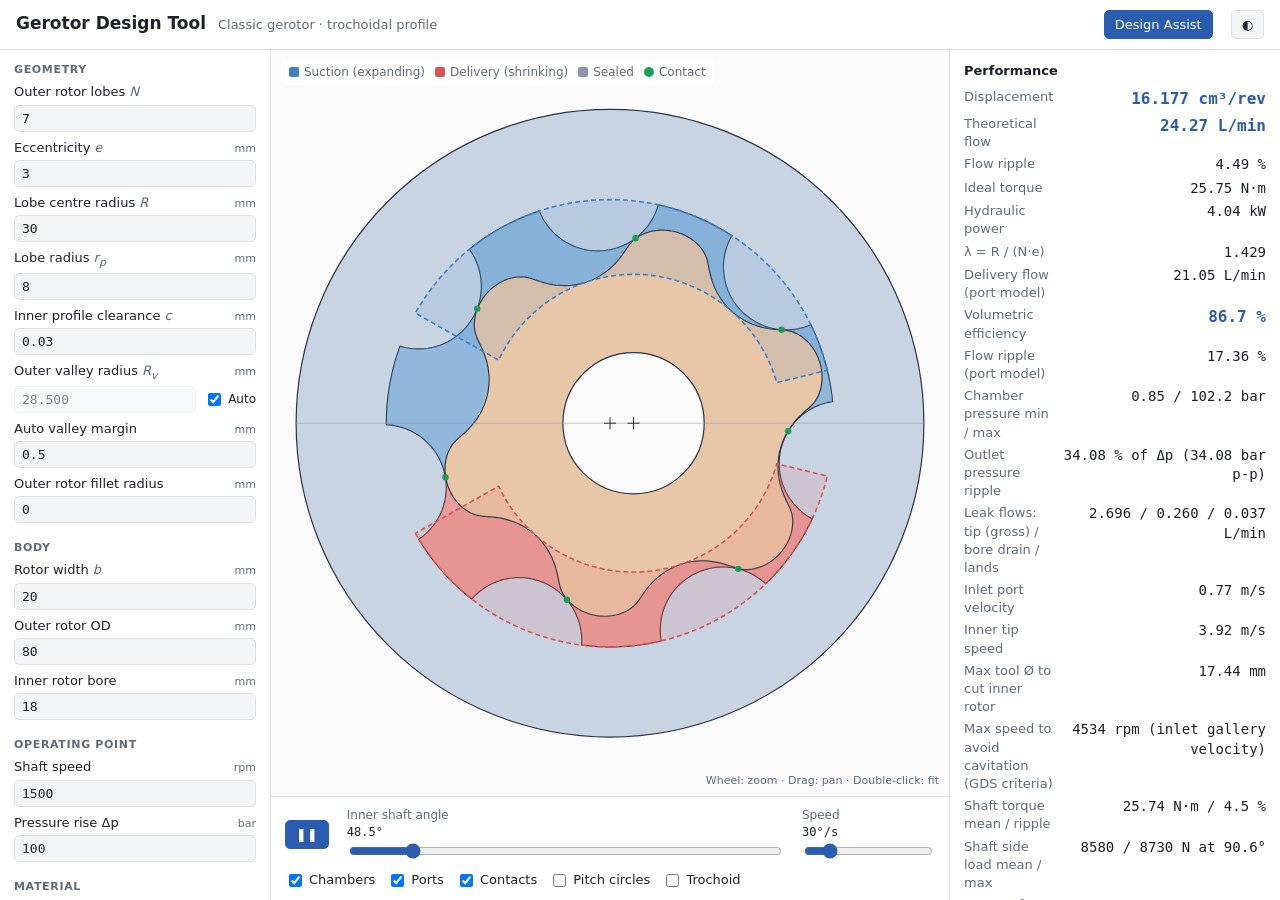
==== index.html @ e13a5b8e "OpenModelica export and one-click launch, GT-style case setup - js/modelica.js: self-contained Model" ====
<!doctype html>
<html lang="en">
<head>
  <meta charset="utf-8">
  <meta name="viewport" content="width=device-width, initial-scale=1">
  <title>Gerotor Design Tool</title>
  <link rel="stylesheet" href="css/style.css">
</head>
<body>
  <header class="topbar">
    <h1>Gerotor Design Tool</h1>
    <span class="subtitle">Classic gerotor · trochoidal profile</span>
    <button id="assistOpen" class="primary topbtn" type="button">Design Assist</button>
    <button id="themeToggle" class="ghost" type="button" title="Toggle theme">◐</button>
  </header>

  <dialog id="assistDlg">
    <div class="dlg-head">
      <h2>Design Assist</h2>
      <span class="subtitle">Find geometries that meet a flow target within packaging limits</span>
      <button type="button" class="ghost" id="assistClose" title="Close">✕</button>
    </div>
    <div class="dlg-body">
      <form id="assistForm" class="params" autocomplete="off">
        <fieldset>
          <legend>Requirement</legend>
          <div class="grid2">
            <label>Flow <span class="unit">L/min</span><input name="flow" type="number" min="0" step="0.5" value="15"></label>
            <label>at speed <span class="unit">rpm</span><input name="rpm" type="number" min="1" step="50" value="1000"></label>
            <label>Vol. efficiency <span class="unit">%</span><input name="volEff" type="number" min="10" max="100" step="1" value="100"></label>
            <label>Objective
              <select name="objective"><option value="ripple">Lowest flow ripple</option><option value="compact">Smallest outer Ø</option><option value="contact">Lowest contact stress</option></select></label>
            <label>Pressure rise <span class="unit">bar</span><input name="dp" type="number" min="0" step="5" value="50"></label>
          </div>
          <p class="note" id="assistDisp"></p>
        </fieldset>
        <fieldset>
          <legend>Packaging</legend>
          <div class="grid2">
            <label>Rotor width <span class="unit">mm</span><input name="b" type="number" min="0.1" step="1" value="10"></label>
            <label>Max outer Ø <span class="unit">mm</span><input name="ODmax" type="number" min="0" step="1" value="95"></label>
            <label>Shaft / bore Ø <span class="unit">mm</span><input name="bore" type="number" min="0" step="1" value="22"></label>
            <label>Tip clearance <span class="unit">mm</span><input name="clearance" type="number" min="0" step="0.01" value="0.02"></label>
            <label>Min wall, outer <span class="unit">mm</span><input name="wallOut" type="number" min="0" step="0.5" value="5"></label>
            <label>Min wall, inner <span class="unit">mm</span><input name="wallIn" type="number" min="0" step="0.5" value="5"></label>
          </div>
        </fieldset>
        <fieldset>
          <legend>Search range</legend>
          <div class="grid2">
            <label>Lobes from<input name="Nmin" type="number" min="3" max="20" step="1" value="5"></label>
            <label>to<input name="Nmax" type="number" min="3" max="20" step="1" value="11"></label>
            <label>Min r<sub>p</sub>/e<input name="kMin" type="number" min="1" step="0.1" value="1.5"></label>
            <label>Valley margin <span class="unit">mm</span><input name="valleyMargin" type="number" min="0" step="0.05" value="0.1"></label>
          </div>
        </fieldset>
        <button type="button" class="primary" id="assistRun">Search designs</button>
        <fieldset class="re">
          <legend>Reverse engineering (measured set)</legend>
          <div class="grid2">
            <label>Outer lobes N<input name="reN" type="number" min="3" step="1" value="9"></label>
            <label>Lobe radius r<sub>p</sub> <span class="unit">mm</span><input name="reRp" type="number" min="0.1" step="0.01" value="10"></label>
            <label>Inner tip Ø <span class="unit">mm</span><input name="reDt" type="number" step="0.01" value="73.404"></label>
            <label>Inner root Ø <span class="unit">mm</span><input name="reDr" type="number" step="0.01" value="57.96"></label>
            <label>Outer minor Ø <span class="unit">mm</span><input name="reDl" type="number" step="0.01" value="65.722"></label>
            <label>Outer major Ø <span class="unit">mm</span><input name="reDv" type="number" step="0.01" value="81.166"></label>
            <label>Width <span class="unit">mm</span><input name="reB" type="number" min="0" step="0.1" value="10"></label>
            <label>Outer rotor OD <span class="unit">mm</span><input name="reOD" type="number" min="0" step="0.1" value="95"></label>
          </div>
          <p class="note" id="reStatus">Outer minor Ø = across the lobe tips; outer major Ø = valley circle.</p>
          <button type="button" id="reApply">Derive &amp; apply</button>
        </fieldset>
      </form>
      <div class="dlg-results">
        <div id="assistStatus" class="note">Set the requirement and press “Search designs”.</div>
        <div class="tbl-wrap"><table class="rtable" id="assistTable"></table></div>
        <h3>Gamez-Montero best-practice estimate <small>(heuristic, for comparison)</small></h3>
        <div class="tbl-wrap"><table class="rtable" id="gamezTable"></table></div>
      </div>
    </div>
  </dialog>

  <main class="layout">
    <aside class="panel params">
      <form id="params" autocomplete="off">
        <fieldset>
          <legend>Geometry</legend>
          <label>Outer rotor lobes <i>N</i>
            <input name="N" type="number" min="3" max="30" step="1" value="7"></label>
          <label>Eccentricity <i>e</i> <span class="unit">mm</span>
            <input name="e" type="number" min="0.01" step="0.1" value="3"></label>
          <label>Lobe centre radius <i>R</i> <span class="unit">mm</span>
            <input name="R" type="number" min="0.1" step="0.5" value="30"></label>
          <label>Lobe radius <i>r<sub>p</sub></i> <span class="unit">mm</span>
            <input name="rp" type="number" min="0.1" step="0.1" value="8"></label>
          <label>Inner profile clearance <i>c</i> <span class="unit">mm</span>
            <input name="c" type="number" min="0" step="0.01" value="0.03"></label>
          <label class="with-check">Outer valley radius <i>R<sub>v</sub></i> <span class="unit">mm</span>
            <span class="row">
              <input name="Rv" type="number" min="0.1" step="0.1" value="28">
              <span class="check"><input name="RvAuto" type="checkbox" checked> Auto</span>
            </span></label>
          <label>Auto valley margin <span class="unit">mm</span>
            <input name="RvClear" type="number" min="0" step="0.1" value="0.5"></label>
          <label>Outer rotor fillet radius <span class="unit">mm</span>
            <input name="fillet" type="number" min="0" step="0.1" value="0"></label>
        </fieldset>
        <fieldset>
          <legend>Body</legend>
          <label>Rotor width <i>b</i> <span class="unit">mm</span>
            <input name="b" type="number" min="0.1" step="1" value="20"></label>
          <label>Outer rotor OD <span class="unit">mm</span>
            <input name="OD" type="number" min="1" step="1" value="80"></label>
          <label>Inner rotor bore <span class="unit">mm</span>
            <input name="bore" type="number" min="0" step="1" value="18"></label>
        </fieldset>
        <fieldset>
          <legend>Operating point</legend>
          <label>Shaft speed <span class="unit">rpm</span>
            <input name="rpm" type="number" min="0" step="50" value="1500"></label>
          <label>Pressure rise Δp <span class="unit">bar</span>
            <input name="dp" type="number" min="0" step="5" value="100"></label>
        </fieldset>
        <fieldset>
          <legend>Material</legend>
          <div class="grid2">
            <label>Inner E <span class="unit">GPa</span>
              <input name="Ein" type="number" min="1" step="5" value="210"></label>
            <label>Inner ν
              <input name="nuIn" type="number" min="0" max="0.5" step="0.01" value="0.3"></label>
            <label>Outer E <span class="unit">GPa</span>
              <input name="Eout" type="number" min="1" step="5" value="210"></label>
            <label>Outer ν
              <input name="nuOut" type="number" min="0" max="0.5" step="0.01" value="0.3"></label>
          </div>
        </fieldset>
        <fieldset>
          <legend>Ports</legend>
          <label class="inline"><input name="portsOn" type="checkbox" checked> Enable port model</label>
          <label class="with-check">Outer port radius <span class="unit">mm</span>
            <span class="row">
              <input name="portRo" type="number" min="0" step="0.1" value="28">
              <span class="check"><input name="portRoAuto" type="checkbox" checked> Auto</span>
            </span></label>
          <label class="with-check">Inner port radius (about O₁) <span class="unit">mm</span>
            <span class="row">
              <input name="portRi" type="number" min="0" step="0.1" value="19">
              <span class="check"><input name="portRiAuto" type="checkbox" checked> Auto</span>
            </span></label>
          <p class="note">Timing offsets from the theoretical edges, positive in the direction of rotation.</p>
          <div class="grid2">
            <label>Suction start <span class="unit">°</span>
              <input name="sucStart" type="number" step="0.5" value="0"></label>
            <label>Suction end <span class="unit">°</span>
              <input name="sucEnd" type="number" step="0.5" value="0"></label>
            <label>Delivery start <span class="unit">°</span>
              <input name="delStart" type="number" step="0.5" value="0"></label>
            <label>Delivery end <span class="unit">°</span>
              <input name="delEnd" type="number" step="0.5" value="0"></label>
          </div>
          <p class="note">Relief grooves: length into the land from each port edge (0 = none).</p>
          <div class="grid2">
            <label>Groove at suction start <span class="unit">°</span>
              <input name="gSucStart" type="number" min="0" step="0.5" value="0"></label>
            <label>Groove at suction end <span class="unit">°</span>
              <input name="gSucEnd" type="number" min="0" step="0.5" value="0"></label>
            <label>Groove at delivery start <span class="unit">°</span>
              <input name="gDelStart" type="number" min="0" step="0.5" value="0"></label>
            <label>Groove at delivery end <span class="unit">°</span>
              <input name="gDelEnd" type="number" min="0" step="0.5" value="0"></label>
          </div>
          <div class="grid2">
            <label>Groove width <span class="unit">mm</span>
              <input name="grooveW" type="number" min="0" step="0.1" value="1"></label>
            <label>Groove depth (0 = full) <span class="unit">mm</span>
              <input name="grooveD" type="number" min="0" step="0.05" value="0"></label>
          </div>
          <label>Port fillet radii (corners) <span class="unit">mm</span>
            <input name="portFillet" type="number" min="0" step="0.1" value="0"></label>
          <label>Outlet volume (pressure ripple) <span class="unit">cm³</span>
            <input name="outletVol" type="number" min="0" step="1" value="0"></label>
          <p class="note">Porting type (as GDS). Without a double-sided outlet or shadow ports the rotors are pressed to the housing floor.</p>
          <label class="inline"><input name="dblIn" type="checkbox"> Double-sided inlet port</label>
          <label class="inline"><input name="dblOut" type="checkbox"> Double-sided outlet port</label>
          <label class="inline"><input name="shadow" type="checkbox" checked> Shadow ports</label>
        </fieldset>
        <fieldset>
          <legend>Fluid</legend>
          <div class="grid2">
            <label>Oil
              <select name="oil">
                <option value="custom">Custom (ν, ρ below)</option>
                <option value="user">My oil — datasheet (ASTM D341)</option>
                <!-- library entries are added from js/fluid.js -->
              </select></label>
            <label>Oil temperature <span class="unit">°C</span>
              <input name="oilT" type="number" step="5" value="40"></label>
            <label>Inlet pressure <span class="unit">bar abs</span>
              <input name="pIn" type="number" min="0" step="0.1" value="1"></label>
            <label>Cavitation pressure <span class="unit">bar abs</span>
              <input name="pVap" type="number" min="0" step="0.05" value="0.2"></label>
            <label>Density <span class="unit">kg/m³</span>
              <input name="rho" type="number" min="1" step="10" value="860"></label>
            <label>Bulk modulus <span class="unit">MPa</span>
              <input name="bulk" type="number" min="1" step="100" value="1400"></label>
            <label>Discharge coeff. <i>C<sub>d</sub></i>
              <input name="Cd" type="number" min="0.1" max="1" step="0.05" value="0.7"></label>
            <label>Kin. viscosity <span class="unit">cSt</span>
              <input name="nu" type="number" min="0.1" step="1" value="30"></label>
          </div>
          <div id="userOil" hidden>
            <p class="note">Datasheet viscosities; ν at the oil temperature is read from the ASTM D341 (Walther) line through them. A third point (e.g. 0 °C) is optional (ν = 0: unused).</p>
            <div class="grid2">
              <label>T₁ <span class="unit">°C</span><input name="uT1" type="number" step="1" value="40"></label>
              <label>ν₁ <span class="unit">cSt</span><input name="uNu1" type="number" min="0" step="0.1" value="32"></label>
              <label>T₂ <span class="unit">°C</span><input name="uT2" type="number" step="1" value="100"></label>
              <label>ν₂ <span class="unit">cSt</span><input name="uNu2" type="number" min="0" step="0.1" value="5.4"></label>
              <label>T₃ (optional) <span class="unit">°C</span><input name="uT3" type="number" step="1" value="0"></label>
              <label>ν₃ <span class="unit">cSt</span><input name="uNu3" type="number" min="0" step="1" value="0"></label>
              <label>Density at 15 °C <span class="unit">kg/m³</span><input name="uRho15" type="number" min="1" step="1" value="870"></label>
            </div>
          </div>
          <div id="oilCurve" hidden>
            <canvas class="chart small" id="oilChart"></canvas>
            <p class="note" id="oilNote"></p>
          </div>
        </fieldset>
        <fieldset>
          <legend>Leakage</legend>
          <label class="inline"><input name="leakOn" type="checkbox" checked> Model internal leakage</label>
          <p class="note">Tip/flank gaps follow from the inner profile clearance <i>c</i>. Axial clearance is the total over both faces.</p>
          <div class="grid2">
            <label>Axial clearance <span class="unit">mm</span>
              <input name="axialClr" type="number" min="0" step="0.005" value="0.05"></label>
            <label>Tip gap model
              <select name="tipGapModel"><option value="backlash">Backlash contact</option><option value="uniform">Uniform c</option></select></label>
          </div>
          <label class="inline"><input name="shaftVent" type="checkbox" checked> Shaft bore vented to inlet</label>
        </fieldset>
        <fieldset>
          <legend>Friction</legend>
          <p class="note">Viscous losses (Totaro et al. 2025); full-film lubrication assumed.</p>
          <div class="grid2">
            <label>OD clearance (diam.) <span class="unit">mm</span>
              <input name="odClr" type="number" min="0" step="0.01" value="0.15"></label>
            <label>Shaft bearing length <span class="unit">mm</span>
              <input name="jbLen" type="number" min="0" step="1" value="0"></label>
            <label>Bearing clearance (diam.) <span class="unit">mm</span>
              <input name="jbClr" type="number" min="0" step="0.005" value="0.04"></label>
            <label>Floor friction μ (one-sided ports)
              <input name="faceMu" type="number" min="0" step="0.01" value="0.08"></label>
          </div>
        </fieldset>
        <div class="btn-row">
          <button type="button" id="resetBtn" class="ghost">Defaults</button>
          <button type="button" id="saveBtn" class="ghost">Save JSON</button>
          <label class="ghost file-btn">Load JSON<input id="loadInput" type="file" accept=".json,application/json"></label>
        </div>
      </form>
    </aside>

    <section class="stage">
      <div class="canvas-wrap">
        <canvas id="view"></canvas>
        <div class="legend">
          <span><i class="sw suction"></i>Suction (expanding)</span>
          <span><i class="sw discharge"></i>Delivery (shrinking)</span>
          <span><i class="sw trapped"></i>Sealed</span>
          <span><i class="sw contact"></i>Contact</span>
        </div>
        <div class="hint">Wheel: zoom · Drag: pan · Double-click: fit</div>
      </div>
      <div class="controls">
        <button id="playBtn" type="button" class="primary" title="Play / pause">❚❚</button>
        <label class="grow">Inner shaft angle <output id="angleOut">0°</output>
          <input id="angle" type="range" min="0" max="360" step="0.5" value="0"></label>
        <label>Speed <output id="speedOut">30°/s</output>
          <input id="speed" type="range" min="2" max="180" step="1" value="30"></label>
        <div class="toggles">
          <label><input type="checkbox" id="optChambers" checked> Chambers</label>
          <label><input type="checkbox" id="optPorts" checked> Ports</label>
          <label><input type="checkbox" id="optContacts" checked> Contacts</label>
          <label><input type="checkbox" id="optPitch"> Pitch circles</label>
          <label><input type="checkbox" id="optTrochoid"> Trochoid</label>
        </div>
      </div>
    </section>

    <aside class="panel results">
      <section>
        <h2>Performance</h2>
        <dl class="metrics" id="metrics"></dl>
      </section>
      <section>
        <h2>Checks</h2>
        <ul class="checks" id="checks"></ul>
      </section>
      <section>
        <h2>Chamber area <small>mm² · housing angle</small></h2>
        <canvas class="chart" id="areaChart"></canvas>
        <div class="chart-legend" id="areaLegend"></div>
      </section>
      <section>
        <h2>Chamber pressure <small>bar abs · housing angle</small></h2>
        <canvas class="chart" id="pressureChart"></canvas>
      </section>
      <section>
        <h2>Delivery flow <small>/ theoretical mean · inner shaft angle</small></h2>
        <canvas class="chart" id="flowChart"></canvas>
        <div class="chart-legend" id="flowLegend"></div>
      </section>
      <section>
        <h2>Charts <small>pump performance range</small></h2>
        <form id="mapForm" class="params" autocomplete="off">
          <div class="grid2">
            <label>Speed from <span class="unit">rpm</span><input name="rpmMin" type="number" min="1" step="100" value="1000"></label>
            <label>to<input name="rpmMax" type="number" min="1" step="100" value="4000"></label>
            <label>Δp from <span class="unit">bar</span><input name="dpMin" type="number" min="0" step="5" value="10"></label>
            <label>to<input name="dpMax" type="number" min="0" step="5" value="100"></label>
            <label>Speed points<input name="nRpm" type="number" min="1" max="8" step="1" value="6"></label>
            <label>Pressure points<input name="nDp" type="number" min="1" max="8" step="1" value="6"></label>
          </div>
          <div class="checks" id="chartPick">
            <label><input type="checkbox" value="flow" checked> Flow</label>
            <label><input type="checkbox" value="etaV" checked> Volumetric efficiency</label>
            <label><input type="checkbox" value="power" checked> Drive power</label>
            <label><input type="checkbox" value="etaM"> Mechanical efficiency</label>
            <label><input type="checkbox" value="stress" checked> Contact stress</label>
            <label><input type="checkbox" value="etaT"> Overall efficiency</label>
            <label><input type="checkbox" value="ripple"> Pressure ripple</label>
            <label><input type="checkbox" value="torque"> Drive torque</label>
          </div>
          <div class="btn-row">
            <button type="button" class="primary" id="mapRun">Create charts</button>
            <button type="button" id="mapXlsx" disabled>Export to Excel</button>
            <button type="button" id="mapCsv" disabled>CSV</button>
            <button type="button" id="maxRun" title="Highest speed with peak chamber void ≤ 0.5 % at the current Δp and inlet pressure">Max speed</button>
          </div>
        </form>
        <div class="note" id="mapStatus"></div>
        <div class="note" id="maxStatus"></div>
      </section>
      <section>
        <h2>Dimensions</h2>
        <dl class="metrics small" id="dims"></dl>
      </section>
      <section>
        <h2>Export</h2>
        <div class="export">
          <select id="exportScope">
            <option value="assembly">Assembly</option>
            <option value="inner">Inner rotor</option>
            <option value="outer">Outer rotor</option>
            <option value="ports">Port plate</option>
          </select>
          <button type="button" data-export="dxf">DXF</button>
          <button type="button" data-export="svg">SVG</button>
          <button type="button" data-export="csv">CSV</button>
        </div>
      </section>
      <section>
        <h2>OpenModelica <small>system model</small></h2>
        <p class="note">Builds a Modelica package (gerotor, outlet volume, load restriction, tanks, speed source) from the
          current design and the case table of the Charts range, then opens it in OMEdit (local server needed).</p>
        <div class="btn-row">
          <button type="button" class="primary" id="omOpen">Open in OpenModelica</button>
          <button type="button" id="omDownload">Download .mo</button>
          <button type="button" id="omCases">Case table</button>
        </div>
        <div class="note" id="omStatus"></div>
      </section>
    </aside>
  </main>

  <dialog id="chartsDlg" class="charts-dlg">
    <div class="dlg-head">
      <h2>Charts <small id="chartsInfo"></small></h2>
      <button type="button" id="chartsClose" aria-label="Close">✕</button>
    </div>
    <div class="chart-grid" id="chartGrid"></div>
  </dialog>

  <dialog id="casesDlg" class="charts-dlg">
    <div class="dlg-head">
      <h2>Case setup <small>parameters × cases (exported to OpenModelica)</small></h2>
      <button type="button" id="casesClose" aria-label="Close">✕</button>
    </div>
    <div class="case-wrap"><table class="case-table" id="caseTable"></table></div>
  </dialog>

  <script src="js/geometry.js"></script>
  <script src="js/ports.js"></script>
  <script src="js/backlash.js"></script>
  <script src="js/leakage.js"></script>
  <script src="js/contact.js"></script>
  <script src="js/friction.js"></script>
  <script src="js/perfmap.js"></script>
  <script src="js/reverse.js"></script>
  <script src="js/fluid.js"></script>
  <script src="js/spectrum.js"></script>
  <script src="js/assist.js"></script>
  <script src="js/render.js"></script>
  <script src="js/charts.js"></script>
  <script src="js/xlsx.js"></script>
  <script src="js/modelica.js"></script>
  <script src="js/export.js"></script>
  <script src="js/app.js"></script>
  <script src="js/assist-ui.js"></script>
  <script src="js/perfmap-ui.js"></script>
  <script src="js/modelica-ui.js"></script>
</body>
</html>
---- css/style.css ----
:root {
  --font: "Segoe UI", system-ui, -apple-system, sans-serif;
  --font-mono: "Cascadia Mono", Consolas, "SF Mono", monospace;
  --bg: #f4f5f7;
  --panel: #ffffff;
  --border: #dde1e6;
  --text: #1c2129;
  --text-muted: #5f6b7a;
  --accent: #2a5db0;
  --accent-text: #ffffff;
  --grid: #e6e9ee;
  --canvas-bg: #fbfbfc;
  --outer-fill: #c9d4e3;
  --inner-fill: #e8c6a8;
  --rotor-stroke: #2b3440;
  --suction: #3b82c4;
  --discharge: #d9534f;
  --guide: #8a96a6;
  --contact: #1b9e5a;
  --ok: #1b9e5a;
  --warn: #c98a00;
  --err: #d23b3b;
  --info: #2a5db0;
  --series2: #d9534f;
  --series3: #1b9e5a;
  --series4: #c98a00;
  --series5: #7b4fc4;
  --series6: #2a9db0;
  color-scheme: light;
}

@media (prefers-color-scheme: dark) {
  :root:not([data-theme="light"]) {
    --bg: #121519;
    --panel: #1a1e24;
    --border: #2c323b;
    --text: #e3e7ec;
    --text-muted: #96a1ae;
    --accent: #6b9cf0;
    --accent-text: #0d1117;
    --grid: #262b33;
    --canvas-bg: #15181d;
    --outer-fill: #3a4a60;
    --inner-fill: #7a5a40;
    --rotor-stroke: #c8d0da;
    --suction: #4f9be0;
    --discharge: #e8615c;
    --guide: #6d7887;
    --contact: #37c77c;
    --series2: #e8615c;
    --series3: #37c77c;
    --series4: #e0a52a;
    --series5: #a07de8;
    --series6: #4fc3d6;
    color-scheme: dark;
  }
}
:root[data-theme="dark"] {
  --bg: #121519;
  --panel: #1a1e24;
  --border: #2c323b;
  --text: #e3e7ec;
  --text-muted: #96a1ae;
  --accent: #6b9cf0;
  --accent-text: #0d1117;
  --grid: #262b33;
  --canvas-bg: #15181d;
  --outer-fill: #3a4a60;
  --inner-fill: #7a5a40;
  --rotor-stroke: #c8d0da;
  --suction: #4f9be0;
  --discharge: #e8615c;
  --guide: #6d7887;
  --contact: #37c77c;
  --series2: #e8615c;
  --series3: #37c77c;
  --series4: #e0a52a;
  --series5: #a07de8;
  --series6: #4fc3d6;
  color-scheme: dark;
}

* { box-sizing: border-box; }
html, body { margin: 0; height: 100%; }
body {
  background: var(--bg);
  color: var(--text);
  font: 14px/1.4 var(--font);
  display: flex;
  flex-direction: column;
}

.topbar {
  display: flex; align-items: baseline; gap: 12px;
  padding: 10px 16px;
  border-bottom: 1px solid var(--border);
  background: var(--panel);
}
.topbar h1 { font-size: 17px; margin: 0; }
.subtitle { color: var(--text-muted); font-size: 13px; }

.layout {
  flex: 1; min-height: 0;
  display: grid;
  grid-template-columns: 270px minmax(0, 1fr) 330px;
  gap: 1px;
  background: var(--border);
}
.panel { background: var(--panel); overflow-y: auto; padding: 12px 14px; }

fieldset { border: none; margin: 0 0 10px; padding: 0; min-width: 0; }
legend {
  font-size: 11px; font-weight: 600; text-transform: uppercase; letter-spacing: .06em;
  color: var(--text-muted); margin-bottom: 6px; padding: 0;
}
.params label {
  display: flex; flex-wrap: wrap; align-items: baseline;
  gap: 0 4px; font-size: 13px; margin-bottom: 7px;
}
.params label i { color: var(--text-muted); }
.params label input[type=number], .params label .row { flex: 1 0 100%; margin-top: 3px; }
.unit { color: var(--text-muted); font-size: 11px; margin-left: auto; }
.params label.inline { flex-wrap: nowrap; align-items: center; gap: 6px; }
.params .note { font-size: 11.5px; color: var(--text-muted); margin: 2px 0 6px; }
.grid2 { display: grid; grid-template-columns: 1fr 1fr; column-gap: 8px; }
.grid2 label { min-width: 0; }
.row { display: flex; gap: 8px; align-items: center; }
.params label .row { min-width: 0; }
.params .row input[type=number] { flex: 1 1 0; width: 0; min-width: 0; margin-top: 0; }
.check { display: flex; align-items: center; gap: 4px; font-size: 12px; white-space: nowrap; }

input[type=number], select {
  width: 100%;
  font: 13px var(--font-mono);
  padding: 5px 7px;
  border: 1px solid var(--border);
  border-radius: 5px;
  background: var(--bg);
  color: var(--text);
}
input[type=number]:focus, select:focus { outline: 2px solid var(--accent); outline-offset: -1px; }
input:disabled { opacity: .55; }

button, .file-btn {
  font: 13px var(--font);
  padding: 6px 10px;
  border-radius: 5px;
  border: 1px solid var(--border);
  background: var(--bg);
  color: var(--text);
  cursor: pointer;
}
button:hover, .file-btn:hover { border-color: var(--accent); }
button.primary { background: var(--accent); color: var(--accent-text); border-color: var(--accent); min-width: 40px; }
.file-btn input { display: none; }
.btn-row { display: flex; flex-wrap: wrap; gap: 6px; }
.params .btn-row .file-btn { display: inline-block; margin: 0; font-size: 13px; }

.stage { background: var(--panel); display: flex; flex-direction: column; min-width: 0; min-height: 0; }
.canvas-wrap { position: relative; flex: 1; min-height: 300px; }
#view { position: absolute; inset: 0; width: 100%; height: 100%; touch-action: none; cursor: grab; }
#view:active { cursor: grabbing; }
.legend {
  position: absolute; left: 10px; top: 10px;
  display: flex; flex-wrap: wrap; gap: 10px;
  font-size: 12px; color: var(--text-muted);
  background: color-mix(in srgb, var(--panel) 85%, transparent);
  padding: 4px 8px; border-radius: 5px;
}
.legend span { display: flex; align-items: center; gap: 5px; }
.sw { width: 10px; height: 10px; border-radius: 2px; display: inline-block; }
.sw.suction { background: var(--suction); }
.sw.discharge { background: var(--discharge); }
.sw.contact { background: var(--contact); border-radius: 50%; }
.sw.trapped { background: var(--guide); }
.chart-legend { display: flex; flex-wrap: wrap; gap: 4px 12px; font-size: 11.5px; color: var(--text-muted); margin-top: 2px; }
.chart-legend span { display: flex; align-items: center; gap: 5px; }
.chart-legend i { width: 14px; height: 0; border-top: 2px solid; display: inline-block; }
.chart-legend i.dash { border-top-style: dashed; }
.hint { position: absolute; right: 10px; bottom: 8px; font-size: 11px; color: var(--text-muted); }

.controls {
  display: flex; flex-wrap: wrap; align-items: center; gap: 10px 18px;
  padding: 10px 14px; border-top: 1px solid var(--border);
}
.controls label { display: flex; flex-direction: column; font-size: 12px; color: var(--text-muted); }
.controls label.grow { flex: 1; min-width: 180px; }
.controls output { color: var(--text); font-family: var(--font-mono); }
.toggles { display: flex; flex-wrap: wrap; gap: 4px 12px; }
.toggles label { flex-direction: row; align-items: center; gap: 4px; color: var(--text); font-size: 13px; }
input[type=range] { accent-color: var(--accent); }

.results section { margin-bottom: 16px; }
.results h2 { font-size: 13px; margin: 0 0 8px; }
.results h2 small { color: var(--text-muted); font-weight: 400; }
.metrics {
  display: grid; grid-template-columns: 1fr auto; gap: 4px 10px; margin: 0;
}
.metrics dt { color: var(--text-muted); font-size: 13px; }
.metrics dd { margin: 0; font-family: var(--font-mono); text-align: right; font-variant-numeric: tabular-nums; }
.metrics dd.big { font-size: 16px; font-weight: 600; color: var(--accent); }
.metrics.small dt, .metrics.small dd { font-size: 12px; }

.checks { list-style: none; margin: 0; padding: 0; display: flex; flex-direction: column; gap: 6px; }
.checks li { border-left: 3px solid var(--guide); padding: 2px 0 2px 8px; font-size: 12.5px; }
.checks li b { display: block; font-size: 13px; }
.checks li span { color: var(--text-muted); }
.checks li.ok { border-color: var(--ok); }
.checks li.warn { border-color: var(--warn); }
.checks li.err { border-color: var(--err); }
.checks li.info { border-color: var(--info); }
.checks li.err b { color: var(--err); }
.checks li.warn b { color: var(--warn); }

.chart { width: 100%; height: 150px; display: block; }
.chart.small { height: 120px; margin-top: 6px; }

.export { display: flex; gap: 6px; flex-wrap: wrap; }
.export select { width: auto; flex: 1; }

.topbtn { margin-left: auto; }
.topbar .topbtn + button { margin-left: 6px; }
dialog#assistDlg {
  width: min(1200px, 96vw); max-height: 92vh; padding: 0; border: 1px solid var(--border);
  border-radius: 8px; background: var(--panel); color: var(--text);
}
dialog#assistDlg::backdrop { background: rgba(0, 0, 0, .45); }
dialog.charts-dlg {
  width: min(1400px, 96vw); max-height: 94vh; padding: 0; border: 1px solid var(--border);
  border-radius: 8px; background: var(--panel); color: var(--text);
}
dialog.charts-dlg::backdrop { background: rgba(0, 0, 0, .45); }
.charts-dlg .dlg-head button { margin-left: auto; }
.chart-grid { display: grid; grid-template-columns: repeat(auto-fill, minmax(420px, 1fr)); gap: 12px; padding: 12px 16px 16px; overflow: auto; max-height: calc(94vh - 56px); }
.chart-card { border: 1px solid var(--border); border-radius: 6px; padding: 8px 10px; background: var(--bg, var(--panel)); }
.chart-card h3 { margin: 0 0 4px; font-size: 13px; font-weight: 600; }
.chart-card h3 small { font-weight: 400; color: var(--text-muted); }
.chart-card .chart { height: 220px; }
.case-wrap { overflow: auto; max-height: calc(94vh - 56px); padding: 8px 16px 16px; }
.case-table { border-collapse: collapse; font-size: 12px; font-family: var(--font-mono); white-space: nowrap; }
.case-table th, .case-table td { border: 1px solid var(--border); padding: 3px 8px; text-align: right; }
.case-table th { background: var(--panel); position: sticky; top: 0; }
.case-table td:first-child, .case-table td:nth-child(2), .case-table th:first-child, .case-table th:nth-child(2) { text-align: left; }
.case-table tr.hl td { background: color-mix(in srgb, var(--accent) 14%, transparent); }
.checks { display: grid; grid-template-columns: 1fr 1fr; gap: 2px 8px; margin: 6px 0; font-size: 12.5px; }
.checks label { display: flex; align-items: center; gap: 5px; margin: 0; }
.dlg-head { display: flex; align-items: baseline; gap: 12px; padding: 12px 16px; border-bottom: 1px solid var(--border); }
.dlg-head h2 { margin: 0; font-size: 16px; }
.dlg-head button { margin-left: auto; }
.dlg-body { display: grid; grid-template-columns: 300px minmax(0, 1fr); gap: 16px; padding: 14px 16px; max-height: calc(92vh - 60px); overflow: auto; }
.dlg-body select { width: 100%; margin-top: 3px; }
.dlg-body fieldset.re { margin-top: 18px; padding-top: 10px; border-top: 1px solid var(--border); }
.dlg-results h3 { font-size: 13px; margin: 16px 0 6px; }
.dlg-results h3 small { color: var(--text-muted); font-weight: 400; }
.tbl-wrap { overflow-x: auto; }
.rtable { border-collapse: collapse; width: 100%; font-size: 12.5px; }
.rtable th, .rtable td { border-bottom: 1px solid var(--border); padding: 4px 6px; text-align: right; white-space: nowrap; }
.rtable th { color: var(--text-muted); font-weight: 600; }
.rtable td:first-child, .rtable th:first-child { text-align: left; }
.rtable tr.best td { font-weight: 600; }
.rtable button { padding: 2px 8px; font-size: 12px; }
@media (max-width: 800px) { .dlg-body { grid-template-columns: 1fr; } }

@media (max-width: 1100px) {
  .layout { grid-template-columns: 250px minmax(0, 1fr); }
  .results { grid-column: 1 / -1; }
}
@media (max-width: 720px) {
  body { height: auto; }
  .layout { display: flex; flex-direction: column; }
  .panel { padding: 12px 16px; }
  .canvas-wrap { min-height: 360px; height: 70vw; }
  .subtitle { display: none; }
}
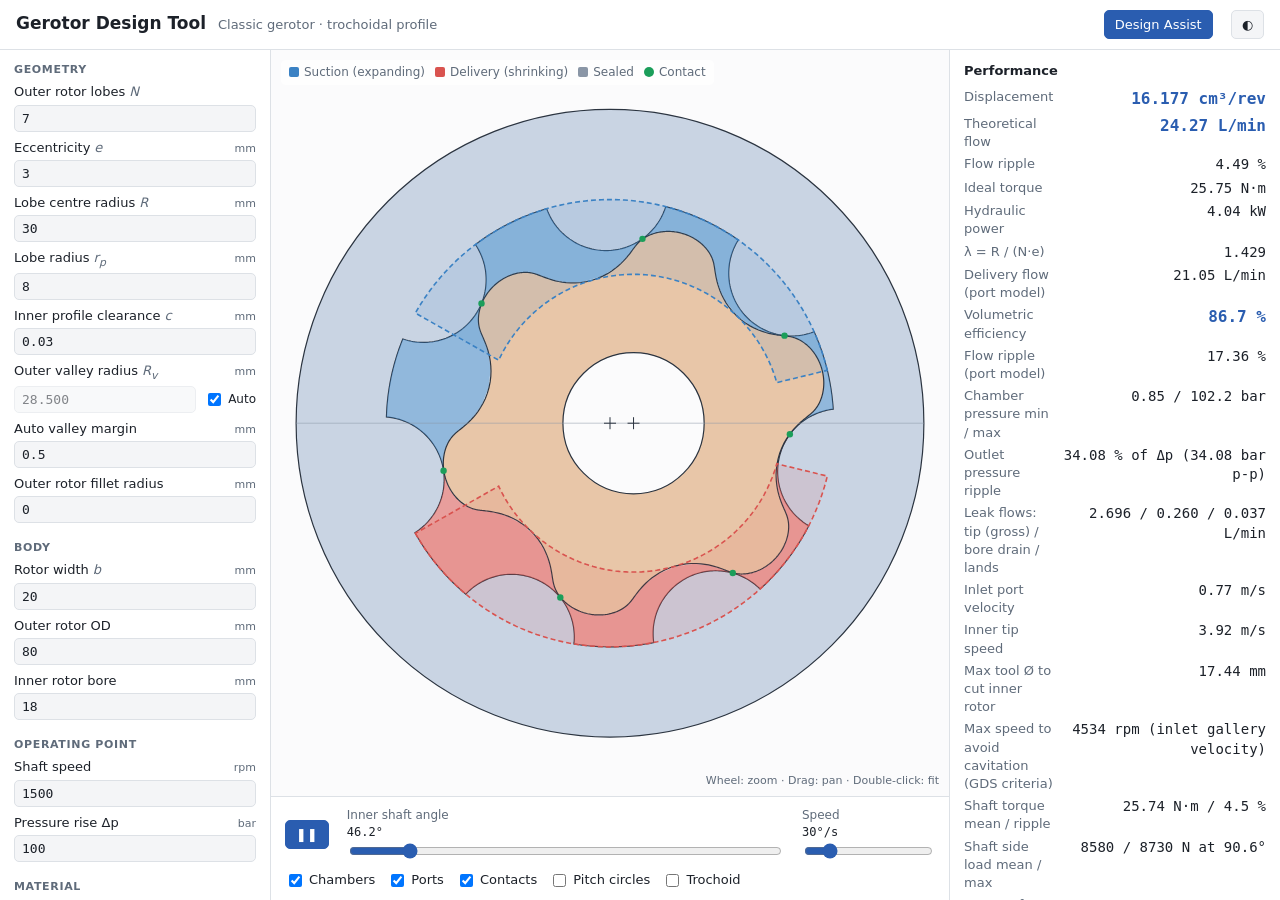
==== commit d5af716f: "PDF technical drawing and STEP AP242 export - js/drawing.js: A3 vector PDF (no dependencies): outer/" ====
--- a/index.html
+++ b/index.html
@@ -357,6 +357,10 @@
           <button type="button" data-export="svg">SVG</button>
           <button type="button" data-export="csv">CSV</button>
         </div>
+        <div class="btn-row" style="margin-top:6px">
+          <button type="button" id="pdfBtn">PDF drawing</button>
+          <button type="button" id="stepBtn">STEP AP242</button>
+        </div>
       </section>
       <section>
         <h2>OpenModelica <small>system model</small></h2>
@@ -403,6 +407,8 @@
   <script src="js/charts.js"></script>
   <script src="js/xlsx.js"></script>
   <script src="js/modelica.js"></script>
+  <script src="js/drawing.js"></script>
+  <script src="js/step.js"></script>
   <script src="js/export.js"></script>
   <script src="js/app.js"></script>
   <script src="js/assist-ui.js"></script>
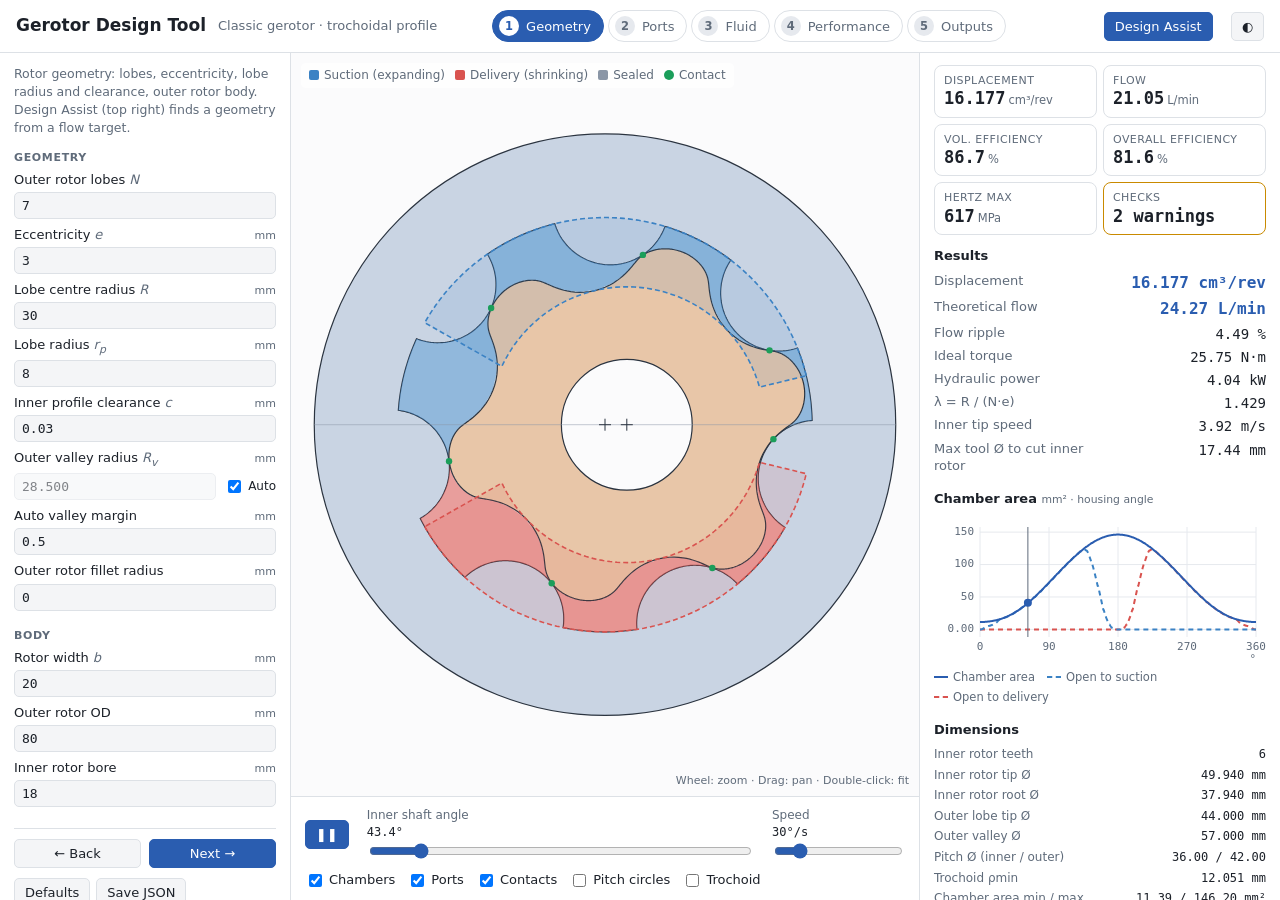
==== commit 171204e9: "UI: step-by-step wizard (Geometry, Ports, Fluid, Performance, Outputs) - Step bar in the header, Bac" ====
--- a/index.html
+++ b/index.html
@@ -10,6 +10,13 @@
   <header class="topbar">
     <h1>Gerotor Design Tool</h1>
     <span class="subtitle">Classic gerotor · trochoidal profile</span>
+    <nav class="steps" id="steps" aria-label="Design steps">
+      <button type="button" data-go="1"><b>1</b>Geometry</button>
+      <button type="button" data-go="2"><b>2</b>Ports</button>
+      <button type="button" data-go="3"><b>3</b>Fluid</button>
+      <button type="button" data-go="4"><b>4</b>Performance</button>
+      <button type="button" data-go="5"><b>5</b>Outputs</button>
+    </nav>
     <button id="assistOpen" class="primary topbtn" type="button">Design Assist</button>
     <button id="themeToggle" class="ghost" type="button" title="Toggle theme">◐</button>
   </header>
@@ -83,7 +90,8 @@
   <main class="layout">
     <aside class="panel params">
       <form id="params" autocomplete="off">
-        <fieldset>
+        <p class="step-intro" id="stepIntro"></p>
+        <fieldset data-steps="1">
           <legend>Geometry</legend>
           <label>Outer rotor lobes <i>N</i>
             <input name="N" type="number" min="3" max="30" step="1" value="7"></label>
@@ -105,7 +113,7 @@
           <label>Outer rotor fillet radius <span class="unit">mm</span>
             <input name="fillet" type="number" min="0" step="0.1" value="0"></label>
         </fieldset>
-        <fieldset>
+        <fieldset data-steps="1">
           <legend>Body</legend>
           <label>Rotor width <i>b</i> <span class="unit">mm</span>
             <input name="b" type="number" min="0.1" step="1" value="20"></label>
@@ -114,14 +122,14 @@
           <label>Inner rotor bore <span class="unit">mm</span>
             <input name="bore" type="number" min="0" step="1" value="18"></label>
         </fieldset>
-        <fieldset>
+        <fieldset data-steps="2 4">
           <legend>Operating point</legend>
           <label>Shaft speed <span class="unit">rpm</span>
             <input name="rpm" type="number" min="0" step="50" value="1500"></label>
           <label>Pressure rise Δp <span class="unit">bar</span>
             <input name="dp" type="number" min="0" step="5" value="100"></label>
         </fieldset>
-        <fieldset>
+        <fieldset data-steps="4">
           <legend>Material</legend>
           <div class="grid2">
             <label>Inner E <span class="unit">GPa</span>
@@ -134,7 +142,7 @@
               <input name="nuOut" type="number" min="0" max="0.5" step="0.01" value="0.3"></label>
           </div>
         </fieldset>
-        <fieldset>
+        <fieldset data-steps="2">
           <legend>Ports</legend>
           <label class="inline"><input name="portsOn" type="checkbox" checked> Enable port model</label>
           <label class="with-check">Outer port radius <span class="unit">mm</span>
@@ -184,7 +192,7 @@
           <label class="inline"><input name="dblOut" type="checkbox"> Double-sided outlet port</label>
           <label class="inline"><input name="shadow" type="checkbox" checked> Shadow ports</label>
         </fieldset>
-        <fieldset>
+        <fieldset data-steps="3">
           <legend>Fluid</legend>
           <div class="grid2">
             <label>Oil
@@ -225,7 +233,7 @@
             <p class="note" id="oilNote"></p>
           </div>
         </fieldset>
-        <fieldset>
+        <fieldset data-steps="3">
           <legend>Leakage</legend>
           <label class="inline"><input name="leakOn" type="checkbox" checked> Model internal leakage</label>
           <p class="note">Tip/flank gaps follow from the inner profile clearance <i>c</i>. Axial clearance is the total over both faces.</p>
@@ -237,7 +245,7 @@
           </div>
           <label class="inline"><input name="shaftVent" type="checkbox" checked> Shaft bore vented to inlet</label>
         </fieldset>
-        <fieldset>
+        <fieldset data-steps="4">
           <legend>Friction</legend>
           <p class="note">Viscous losses (Totaro et al. 2025); full-film lubrication assumed.</p>
           <div class="grid2">
@@ -251,6 +259,14 @@
               <input name="faceMu" type="number" min="0" step="0.01" value="0.08"></label>
           </div>
         </fieldset>
+        <fieldset data-steps="5">
+          <legend>Design summary</legend>
+          <dl class="metrics small" id="summary"></dl>
+        </fieldset>
+        <div class="step-nav">
+          <button type="button" id="stepBack" class="ghost">← Back</button>
+          <button type="button" id="stepNext" class="primary">Next →</button>
+        </div>
         <div class="btn-row">
           <button type="button" id="resetBtn" class="ghost">Defaults</button>
           <button type="button" id="saveBtn" class="ghost">Save JSON</button>
@@ -287,29 +303,26 @@
     </section>
 
     <aside class="panel results">
-      <section>
-        <h2>Performance</h2>
+      <div class="kpis" id="kpis"></div>
+      <section data-steps="1 2 3 4">
+        <h2 id="metricsTitle">Results</h2>
         <dl class="metrics" id="metrics"></dl>
       </section>
-      <section>
-        <h2>Checks</h2>
-        <ul class="checks" id="checks"></ul>
-      </section>
-      <section>
+      <section data-steps="1">
         <h2>Chamber area <small>mm² · housing angle</small></h2>
         <canvas class="chart" id="areaChart"></canvas>
         <div class="chart-legend" id="areaLegend"></div>
       </section>
-      <section>
+      <section data-steps="2 3">
         <h2>Chamber pressure <small>bar abs · housing angle</small></h2>
         <canvas class="chart" id="pressureChart"></canvas>
       </section>
-      <section>
+      <section data-steps="2 3 4">
         <h2>Delivery flow <small>/ theoretical mean · inner shaft angle</small></h2>
         <canvas class="chart" id="flowChart"></canvas>
         <div class="chart-legend" id="flowLegend"></div>
       </section>
-      <section>
+      <section data-steps="4">
         <h2>Charts <small>pump performance range</small></h2>
         <form id="mapForm" class="params" autocomplete="off">
           <div class="grid2">
@@ -320,7 +333,7 @@
             <label>Speed points<input name="nRpm" type="number" min="1" max="8" step="1" value="6"></label>
             <label>Pressure points<input name="nDp" type="number" min="1" max="8" step="1" value="6"></label>
           </div>
-          <div class="checks" id="chartPick">
+          <div class="chart-pick" id="chartPick">
             <label><input type="checkbox" value="flow" checked> Flow</label>
             <label><input type="checkbox" value="etaV" checked> Volumetric efficiency</label>
             <label><input type="checkbox" value="power" checked> Drive power</label>
@@ -340,11 +353,15 @@
         <div class="note" id="mapStatus"></div>
         <div class="note" id="maxStatus"></div>
       </section>
-      <section>
+      <section data-steps="1 2">
         <h2>Dimensions</h2>
         <dl class="metrics small" id="dims"></dl>
       </section>
-      <section>
+      <section data-steps="1 2 3 4">
+        <h2>Checks <small id="checksCount"></small> <button type="button" class="linkbtn" id="checksAll">Show passed</button></h2>
+        <ul class="checks" id="checks"></ul>
+      </section>
+      <section data-steps="5">
         <h2>Export</h2>
         <div class="export">
           <select id="exportScope">
@@ -362,7 +379,7 @@
           <button type="button" id="stepBtn">STEP AP242</button>
         </div>
       </section>
-      <section>
+      <section data-steps="5">
         <h2>OpenModelica <small>system model</small></h2>
         <p class="note">Builds a Modelica package (gerotor, outlet volume, load restriction, tanks, speed source) from the
           current design and the case table of the Charts range, then opens it in OMEdit (local server needed).</p>
--- a/css/style.css
+++ b/css/style.css
@@ -99,10 +99,43 @@
 .topbar h1 { font-size: 17px; margin: 0; }
 .subtitle { color: var(--text-muted); font-size: 13px; }
 
+/* ---- Wizard steps */
+.topbar { align-items: center; }
+.steps { display: flex; gap: 4px; margin: 0 auto; }
+.steps button {
+  display: flex; align-items: center; gap: 7px; padding: 5px 12px 5px 6px; border-radius: 999px;
+  border: 1px solid var(--border); background: transparent; color: var(--text-muted); font-size: 13px; cursor: pointer;
+}
+.steps button b {
+  display: inline-grid; place-items: center; width: 20px; height: 20px; border-radius: 50%;
+  background: var(--grid); color: var(--text-muted); font-size: 11.5px;
+}
+.steps button:hover { color: var(--text); border-color: var(--text-muted); }
+.steps button.done b { background: color-mix(in srgb, var(--accent) 25%, transparent); color: var(--text); }
+.steps button.active { color: var(--accent-text); background: var(--accent); border-color: var(--accent); }
+.steps button.active b { background: var(--accent-text); color: var(--accent); }
+body[data-step="1"] [data-steps]:not([data-steps~="1"]),
+body[data-step="2"] [data-steps]:not([data-steps~="2"]),
+body[data-step="3"] [data-steps]:not([data-steps~="3"]),
+body[data-step="4"] [data-steps]:not([data-steps~="4"]),
+body[data-step="5"] [data-steps]:not([data-steps~="5"]) { display: none !important; }
+.step-intro { margin: 0 0 12px; color: var(--text-muted); font-size: 12.5px; line-height: 1.45; }
+.step-nav { display: flex; justify-content: space-between; gap: 8px; margin: 14px 0 10px; padding-top: 10px; border-top: 1px solid var(--border); }
+.step-nav button { flex: 1; }
+
+/* ---- KPI cards (results panel, all steps) */
+.kpis { display: grid; grid-template-columns: 1fr 1fr; gap: 6px; margin-bottom: 12px; }
+.kpi { border: 1px solid var(--border); border-radius: 8px; padding: 7px 9px; min-width: 0; }
+.kpi .k { font-size: 11px; color: var(--text-muted); text-transform: uppercase; letter-spacing: .04em; }
+.kpi .v { font: 600 17px/1.25 var(--font-mono); color: var(--text); white-space: nowrap; overflow: hidden; text-overflow: ellipsis; }
+.kpi .v small { font: 400 11.5px var(--font); color: var(--text-muted); margin-left: 3px; }
+.kpi.warn { border-color: var(--warn); }
+.kpi.err { border-color: #d64545; }
+
 .layout {
   flex: 1; min-height: 0;
   display: grid;
-  grid-template-columns: 270px minmax(0, 1fr) 330px;
+  grid-template-columns: 290px minmax(0, 1fr) 360px;
   gap: 1px;
   background: var(--border);
 }
@@ -194,14 +227,17 @@
 .results h2 { font-size: 13px; margin: 0 0 8px; }
 .results h2 small { color: var(--text-muted); font-weight: 400; }
 .metrics {
-  display: grid; grid-template-columns: 1fr auto; gap: 4px 10px; margin: 0;
-}
-.metrics dt { color: var(--text-muted); font-size: 13px; }
-.metrics dd { margin: 0; font-family: var(--font-mono); text-align: right; font-variant-numeric: tabular-nums; }
+  display: grid; grid-template-columns: minmax(0, 1fr) minmax(0, 1fr); gap: 5px 10px; margin: 0;
+}
+.metrics dt { color: var(--text-muted); font-size: 13px; line-height: 1.3; }
+.metrics dd { margin: 0; font-family: var(--font-mono); text-align: right; font-variant-numeric: tabular-nums; line-height: 1.3; overflow-wrap: anywhere; }
 .metrics dd.big { font-size: 16px; font-weight: 600; color: var(--accent); }
 .metrics.small dt, .metrics.small dd { font-size: 12px; }
 
 .checks { list-style: none; margin: 0; padding: 0; display: flex; flex-direction: column; gap: 6px; }
+.checks:not(.showall) li.ok { display: none; }
+.linkbtn { border: none; background: none; color: var(--accent); font-size: 12px; cursor: pointer; padding: 0 0 0 6px; }
+.linkbtn:hover { text-decoration: underline; }
 .checks li { border-left: 3px solid var(--guide); padding: 2px 0 2px 8px; font-size: 12.5px; }
 .checks li b { display: block; font-size: 13px; }
 .checks li span { color: var(--text-muted); }
@@ -242,8 +278,8 @@
 .case-table th { background: var(--panel); position: sticky; top: 0; }
 .case-table td:first-child, .case-table td:nth-child(2), .case-table th:first-child, .case-table th:nth-child(2) { text-align: left; }
 .case-table tr.hl td { background: color-mix(in srgb, var(--accent) 14%, transparent); }
-.checks { display: grid; grid-template-columns: 1fr 1fr; gap: 2px 8px; margin: 6px 0; font-size: 12.5px; }
-.checks label { display: flex; align-items: center; gap: 5px; margin: 0; }
+.chart-pick { display: grid; grid-template-columns: 1fr 1fr; gap: 2px 8px; margin: 6px 0; font-size: 12.5px; }
+.chart-pick label { display: flex; align-items: center; gap: 5px; margin: 0; }
 .dlg-head { display: flex; align-items: baseline; gap: 12px; padding: 12px 16px; border-bottom: 1px solid var(--border); }
 .dlg-head h2 { margin: 0; font-size: 16px; }
 .dlg-head button { margin-left: auto; }
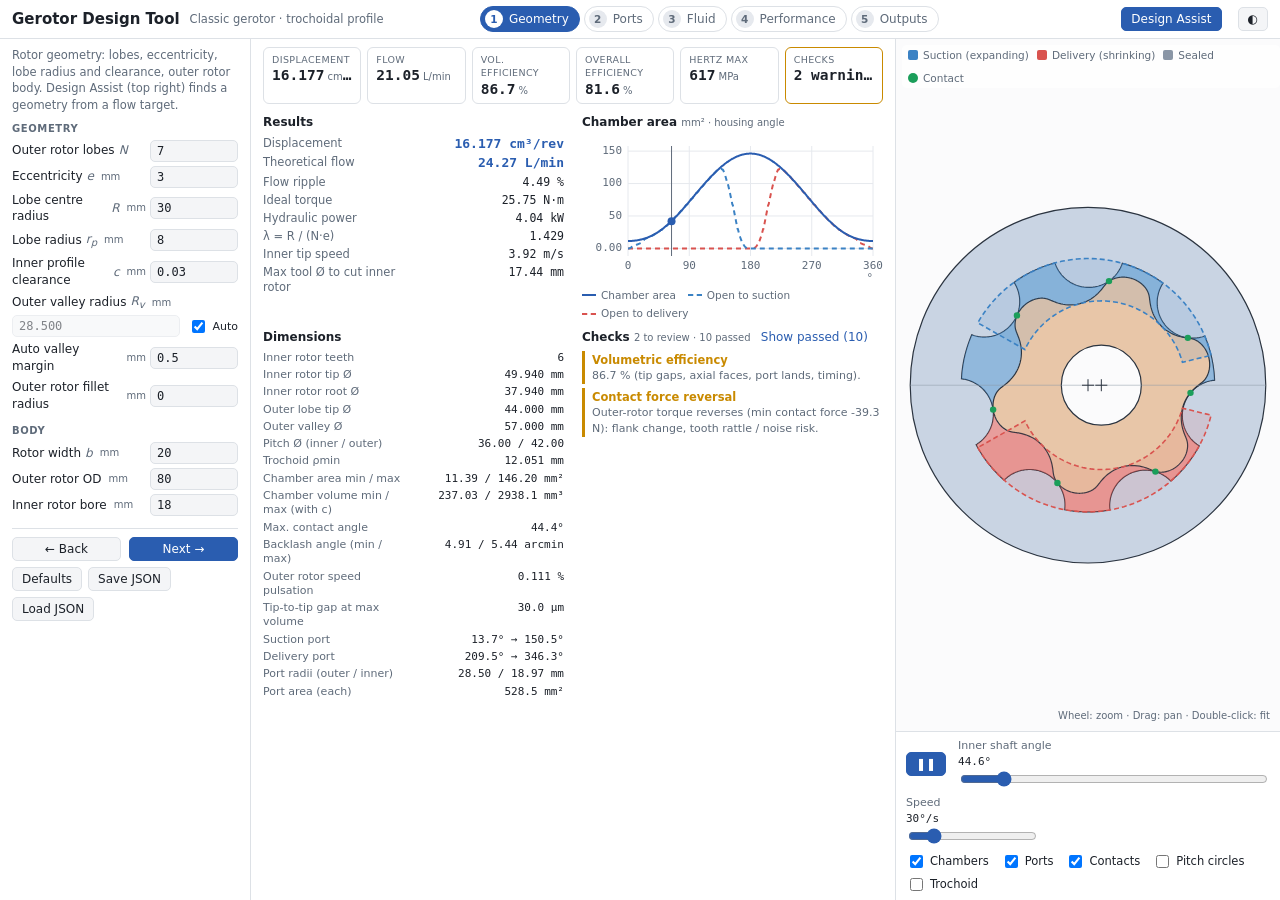
==== commit fe9ba0bf: "UI: compact full-page layout, rotor model on the right - Columns: inputs | results (multi-column, KP" ====
--- a/index.html
+++ b/index.html
@@ -150,12 +150,12 @@
               <input name="portRo" type="number" min="0" step="0.1" value="28">
               <span class="check"><input name="portRoAuto" type="checkbox" checked> Auto</span>
             </span></label>
-          <label class="with-check">Inner port radius (about O₁) <span class="unit">mm</span>
+          <label class="with-check">Inner port radius (O₁) <span class="unit">mm</span>
             <span class="row">
               <input name="portRi" type="number" min="0" step="0.1" value="19">
               <span class="check"><input name="portRiAuto" type="checkbox" checked> Auto</span>
             </span></label>
-          <p class="note">Timing offsets from the theoretical edges, positive in the direction of rotation.</p>
+          <p class="note">Timing offsets from the theoretical edges (+ = direction of rotation).</p>
           <div class="grid2">
             <label>Suction start <span class="unit">°</span>
               <input name="sucStart" type="number" step="0.5" value="0"></label>
@@ -166,28 +166,28 @@
             <label>Delivery end <span class="unit">°</span>
               <input name="delEnd" type="number" step="0.5" value="0"></label>
           </div>
-          <p class="note">Relief grooves: length into the land from each port edge (0 = none).</p>
-          <div class="grid2">
-            <label>Groove at suction start <span class="unit">°</span>
+          <p class="note">Relief grooves: length into the land at each port edge (0 = none).</p>
+          <div class="grid2">
+            <label>Suction start <span class="unit">°</span>
               <input name="gSucStart" type="number" min="0" step="0.5" value="0"></label>
-            <label>Groove at suction end <span class="unit">°</span>
+            <label>Suction end <span class="unit">°</span>
               <input name="gSucEnd" type="number" min="0" step="0.5" value="0"></label>
-            <label>Groove at delivery start <span class="unit">°</span>
+            <label>Delivery start <span class="unit">°</span>
               <input name="gDelStart" type="number" min="0" step="0.5" value="0"></label>
-            <label>Groove at delivery end <span class="unit">°</span>
+            <label>Delivery end <span class="unit">°</span>
               <input name="gDelEnd" type="number" min="0" step="0.5" value="0"></label>
           </div>
           <div class="grid2">
             <label>Groove width <span class="unit">mm</span>
               <input name="grooveW" type="number" min="0" step="0.1" value="1"></label>
-            <label>Groove depth (0 = full) <span class="unit">mm</span>
+            <label title="0 = as deep as the port">Groove depth <span class="unit">mm</span>
               <input name="grooveD" type="number" min="0" step="0.05" value="0"></label>
           </div>
-          <label>Port fillet radii (corners) <span class="unit">mm</span>
+          <label>Port corner radius <span class="unit">mm</span>
             <input name="portFillet" type="number" min="0" step="0.1" value="0"></label>
-          <label>Outlet volume (pressure ripple) <span class="unit">cm³</span>
+          <label title="Volume behind the outlet port, used for the outlet pressure ripple (0 = restriction only)">Outlet volume <span class="unit">cm³</span>
             <input name="outletVol" type="number" min="0" step="1" value="0"></label>
-          <p class="note">Porting type (as GDS). Without a double-sided outlet or shadow ports the rotors are pressed to the housing floor.</p>
+          <p class="note">Porting type. Without a double-sided outlet or shadow ports the rotors are pressed to the floor.</p>
           <label class="inline"><input name="dblIn" type="checkbox"> Double-sided inlet port</label>
           <label class="inline"><input name="dblOut" type="checkbox"> Double-sided outlet port</label>
           <label class="inline"><input name="shadow" type="checkbox" checked> Shadow ports</label>
--- a/css/style.css
+++ b/css/style.css
@@ -249,6 +249,78 @@
 .checks li.warn b { color: var(--warn); }
 
 .chart { width: 100%; height: 150px; display: block; }
+
+/* ================================================================== compact full-page layout
+ * inputs | results (multi-column) | rotor model (right, narrower); smaller type so a step fits one screen. */
+body { font-size: 12.5px; }
+.topbar { padding: 6px 12px; gap: 10px; }
+.topbar h1 { font-size: 15px; }
+.subtitle { font-size: 11.5px; }
+.steps button { font-size: 12px; padding: 3px 10px 3px 4px; gap: 6px; }
+.steps button b { width: 18px; height: 18px; font-size: 10.5px; }
+button, .file-btn { font-size: 12px; padding: 4px 9px; }
+.params .btn-row .file-btn { font-size: 12px; }
+
+.layout {
+  grid-template-columns: 250px minmax(0, 1fr) clamp(320px, 30vw, 480px);
+  grid-template-areas: "params results stage";
+}
+.layout > .panel.params { grid-area: params; }
+.layout > .panel.results { grid-area: results; }
+.layout > .stage { grid-area: stage; }
+.panel { padding: 8px 12px; }
+
+/* Inputs: label and value on one line where there is room. */
+fieldset { margin-bottom: 8px; }
+legend { font-size: 10px; margin-bottom: 4px; }
+.params label { font-size: 12px; margin-bottom: 4px; align-items: center; }
+.params fieldset > label:not(.with-check):not(.inline) { flex-wrap: nowrap; }
+.params fieldset > label > input[type=number], .params fieldset > label > select { flex: 0 0 88px; width: 88px; margin: 0 0 0 auto; }
+.params fieldset > label .unit { margin-left: 3px; white-space: nowrap; }
+.params fieldset > label:not(.with-check) > .unit + input, .params fieldset > label:not(.with-check) > .unit + select { margin-left: auto; }
+.params fieldset > label:not(.with-check) { gap: 0 4px; }
+.params fieldset > label:not(.with-check):not(.inline) > input, .params fieldset > label:not(.with-check):not(.inline) > select { margin-left: auto !important; }
+.params label.inline { margin-bottom: 2px; }
+.params fieldset > label.with-check .row { flex: 1 0 100%; }
+.params .grid2 label > input[type=number], .params .grid2 label > select { flex: 1 0 100%; margin: 2px 0 0; }
+.params .note { font-size: 10.5px; margin: 1px 0 4px; }
+.unit { font-size: 10px; }
+input[type=number], select { font-size: 12px; padding: 3px 6px; }
+.step-intro { font-size: 11.5px; margin-bottom: 8px; }
+.step-nav { margin: 8px 0 6px; padding-top: 8px; }
+.check { font-size: 11px; }
+
+/* Results: KPI row + sections flowing in columns. */
+.results { display: grid; grid-template-columns: repeat(auto-fill, minmax(280px, 1fr)); gap: 8px 18px; align-content: start; }
+.results > .kpis { grid-column: 1 / -1; grid-template-columns: repeat(6, minmax(0, 1fr)); margin-bottom: 2px; }
+.results section { margin-bottom: 0; min-width: 0; }
+.results h2 { font-size: 12px; margin-bottom: 5px; }
+.kpi { padding: 5px 8px; border-radius: 6px; }
+.kpi .k { font-size: 9.5px; }
+.kpi .v { font-size: 14.5px; }
+.kpi .v small { font-size: 10px; }
+.metrics { gap: 3px 8px; }
+.metrics dt { font-size: 11.5px; }
+.metrics dd { font-size: 11.5px; }
+.metrics dd.big { font-size: 13px; }
+.metrics.small dt, .metrics.small dd { font-size: 11px; }
+.checks { gap: 4px; }
+.checks li { font-size: 11px; padding: 1px 0 1px 7px; }
+.checks li b { font-size: 11.5px; }
+.chart-legend { font-size: 10.5px; }
+.chart-pick { font-size: 11.5px; }
+
+/* Rotor model column. */
+.canvas-wrap { min-height: 220px; }
+.legend { font-size: 10.5px; gap: 8px; padding: 3px 6px; left: 6px; top: 6px; }
+.hint { font-size: 10px; }
+.controls { padding: 6px 10px; gap: 6px 12px; }
+.controls label { font-size: 11px; }
+.toggles label { font-size: 11.5px; }
+
+@media (max-width: 1100px) {
+  .layout { grid-template-columns: 240px minmax(0, 1fr); grid-template-areas: "params stage" "results results"; }
+}
 .chart.small { height: 120px; margin-top: 6px; }
 
 .export { display: flex; gap: 6px; flex-wrap: wrap; }
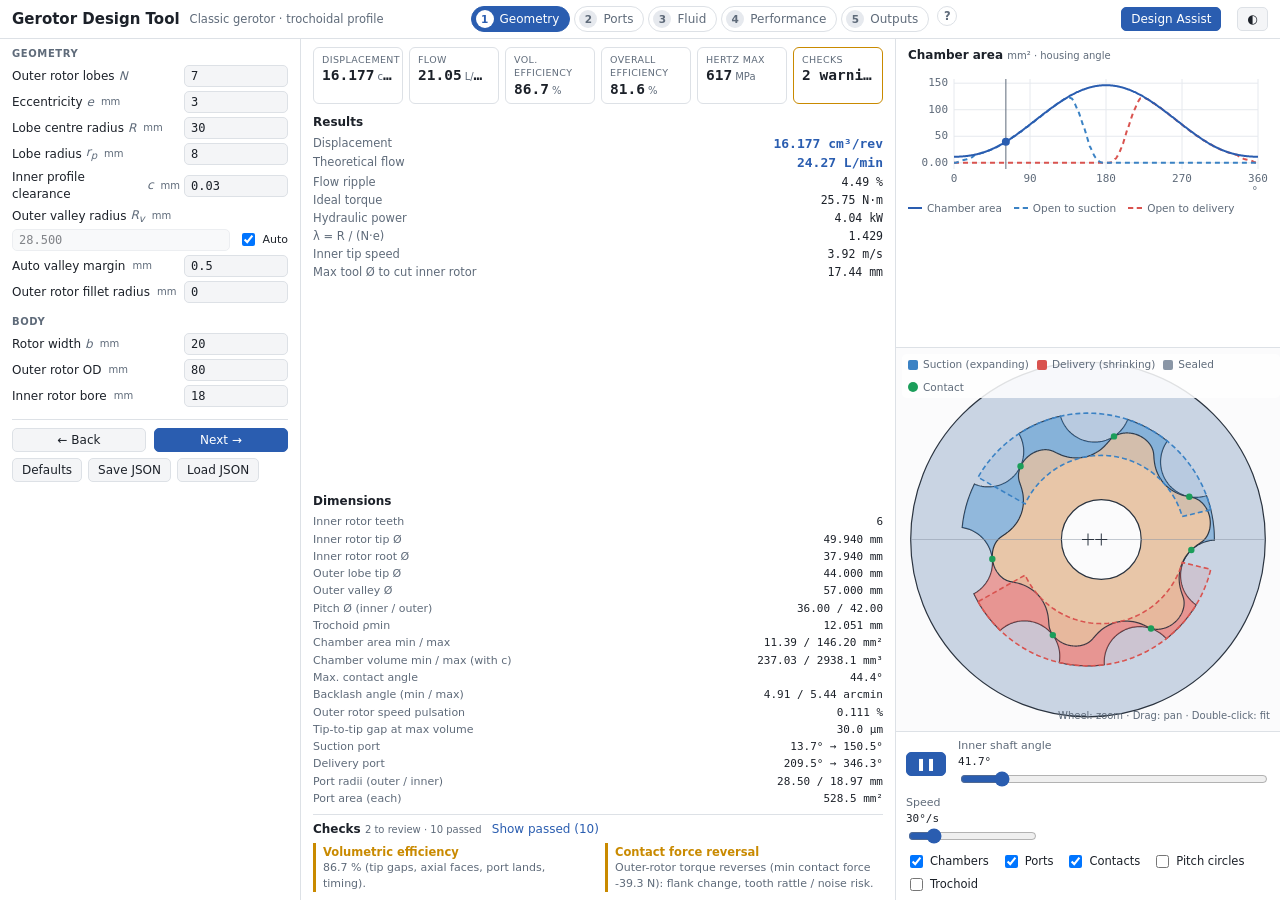
==== commit 124ed6cb: "UI: model at the bottom right with step charts above, checks popover + bottom strip, step help - Ste" ====
--- a/index.html
+++ b/index.html
@@ -16,6 +16,7 @@
       <button type="button" data-go="3"><b>3</b>Fluid</button>
       <button type="button" data-go="4"><b>4</b>Performance</button>
       <button type="button" data-go="5"><b>5</b>Outputs</button>
+      <span class="help" id="stepHelp" tabindex="0" aria-label="About this step">?<span class="tip" id="stepIntro"></span></span>
     </nav>
     <button id="assistOpen" class="primary topbtn" type="button">Design Assist</button>
     <button id="themeToggle" class="ghost" type="button" title="Toggle theme">◐</button>
@@ -90,7 +91,6 @@
   <main class="layout">
     <aside class="panel params">
       <form id="params" autocomplete="off">
-        <p class="step-intro" id="stepIntro"></p>
         <fieldset data-steps="1">
           <legend>Geometry</legend>
           <label>Outer rotor lobes <i>N</i>
@@ -276,6 +276,22 @@
     </aside>
 
     <section class="stage">
+      <div class="stage-top" id="stageTop">
+        <section data-steps="1">
+          <h2>Chamber area <small>mm² · housing angle</small></h2>
+          <canvas class="chart" id="areaChart"></canvas>
+          <div class="chart-legend" id="areaLegend"></div>
+        </section>
+        <section data-steps="2 3">
+          <h2>Chamber pressure <small>bar abs · housing angle</small></h2>
+          <canvas class="chart" id="pressureChart"></canvas>
+        </section>
+        <section data-steps="2 3 4">
+          <h2>Delivery flow <small>/ theoretical mean · inner shaft angle</small></h2>
+          <canvas class="chart" id="flowChart"></canvas>
+          <div class="chart-legend" id="flowLegend"></div>
+        </section>
+      </div>
       <div class="canvas-wrap">
         <canvas id="view"></canvas>
         <div class="legend">
@@ -304,23 +320,10 @@
 
     <aside class="panel results">
       <div class="kpis" id="kpis"></div>
+      <div class="popover" id="checksPop" hidden></div>
       <section data-steps="1 2 3 4">
         <h2 id="metricsTitle">Results</h2>
         <dl class="metrics" id="metrics"></dl>
-      </section>
-      <section data-steps="1">
-        <h2>Chamber area <small>mm² · housing angle</small></h2>
-        <canvas class="chart" id="areaChart"></canvas>
-        <div class="chart-legend" id="areaLegend"></div>
-      </section>
-      <section data-steps="2 3">
-        <h2>Chamber pressure <small>bar abs · housing angle</small></h2>
-        <canvas class="chart" id="pressureChart"></canvas>
-      </section>
-      <section data-steps="2 3 4">
-        <h2>Delivery flow <small>/ theoretical mean · inner shaft angle</small></h2>
-        <canvas class="chart" id="flowChart"></canvas>
-        <div class="chart-legend" id="flowLegend"></div>
       </section>
       <section data-steps="4">
         <h2>Charts <small>pump performance range</small></h2>
@@ -357,7 +360,7 @@
         <h2>Dimensions</h2>
         <dl class="metrics small" id="dims"></dl>
       </section>
-      <section data-steps="1 2 3 4">
+      <section data-steps="1 2 3 4" id="checksSec">
         <h2>Checks <small id="checksCount"></small> <button type="button" class="linkbtn" id="checksAll">Show passed</button></h2>
         <ul class="checks" id="checks"></ul>
       </section>
--- a/css/style.css
+++ b/css/style.css
@@ -380,3 +380,49 @@
   .canvas-wrap { min-height: 360px; height: 70vw; }
   .subtitle { display: none; }
 }
+
+/* ---- v3: wider inputs, step charts above the model, model at the bottom, checks as a bottom strip */
+.layout { grid-template-columns: 300px minmax(0, 1fr) clamp(320px, 30vw, 480px); }
+.params fieldset > label > input[type=number], .params fieldset > label > select { flex: 0 0 104px; width: 104px; }
+.stage { position: relative; }
+.stage-top { flex: 1 1 0; min-height: 0; overflow-y: auto; padding: 8px 12px 4px; display: flex; flex-direction: column; gap: 10px; }
+.stage-top h2 { font-size: 12px; margin: 0 0 5px; }
+.stage-top h2 small { color: var(--text-muted); font-weight: 400; }
+.stage-top .chart { height: 130px; }
+.canvas-wrap { flex: 0 0 auto; aspect-ratio: 1 / 1; min-height: 0; max-height: 64vh; border-top: 1px solid var(--border); }
+body[data-step="5"] .canvas-wrap { flex: 1 1 auto; aspect-ratio: auto; max-height: none; border-top: none; }
+#checksSec { grid-column: 1 / -1; order: 99; border-top: 1px solid var(--border); padding-top: 6px; }
+#checksSec .checks { display: grid; grid-template-columns: repeat(auto-fill, minmax(260px, 1fr)); gap: 4px 14px; }
+
+/* Step help (?) next to the step bar */
+.help {
+  position: relative; display: inline-grid; place-items: center; width: 20px; height: 20px; margin-left: 4px;
+  border-radius: 50%; border: 1px solid var(--border); color: var(--text-muted); font: 600 11.5px var(--font); cursor: help;
+}
+.help:hover, .help:focus { color: var(--accent); border-color: var(--accent); outline: none; }
+.help .tip {
+  display: none; position: absolute; top: 26px; left: 50%; transform: translateX(-50%); z-index: 50; width: 300px;
+  padding: 8px 10px; border: 1px solid var(--border); border-radius: 6px; background: var(--panel); color: var(--text);
+  font: 400 12px/1.45 var(--font); box-shadow: 0 6px 18px rgba(0, 0, 0, .25); text-align: left;
+}
+.help:hover .tip, .help:focus .tip { display: block; }
+
+/* Checks KPI popover */
+.panel.results { position: relative; }
+.kpi[data-kpi="checks"] { cursor: pointer; }
+.kpi[data-kpi="checks"]:hover { border-color: var(--accent); }
+.popover {
+  position: absolute; right: 12px; top: 62px; z-index: 40; width: min(420px, 90%); max-height: 60%; overflow: auto;
+  padding: 8px 10px; border: 1px solid var(--border); border-radius: 8px; background: var(--panel);
+  box-shadow: 0 8px 24px rgba(0, 0, 0, .3);
+}
+.popover h3 { margin: 0 0 6px; font-size: 12px; }
+
+@media (max-width: 1100px) {
+  .layout { grid-template-columns: 260px minmax(0, 1fr); grid-template-areas: "params stage" "results results"; }
+}
+
+/* Checks strip pinned to the bottom of the results panel */
+.panel.results { grid-template-rows: auto 1fr; }
+#checksSec { align-self: end; }
+
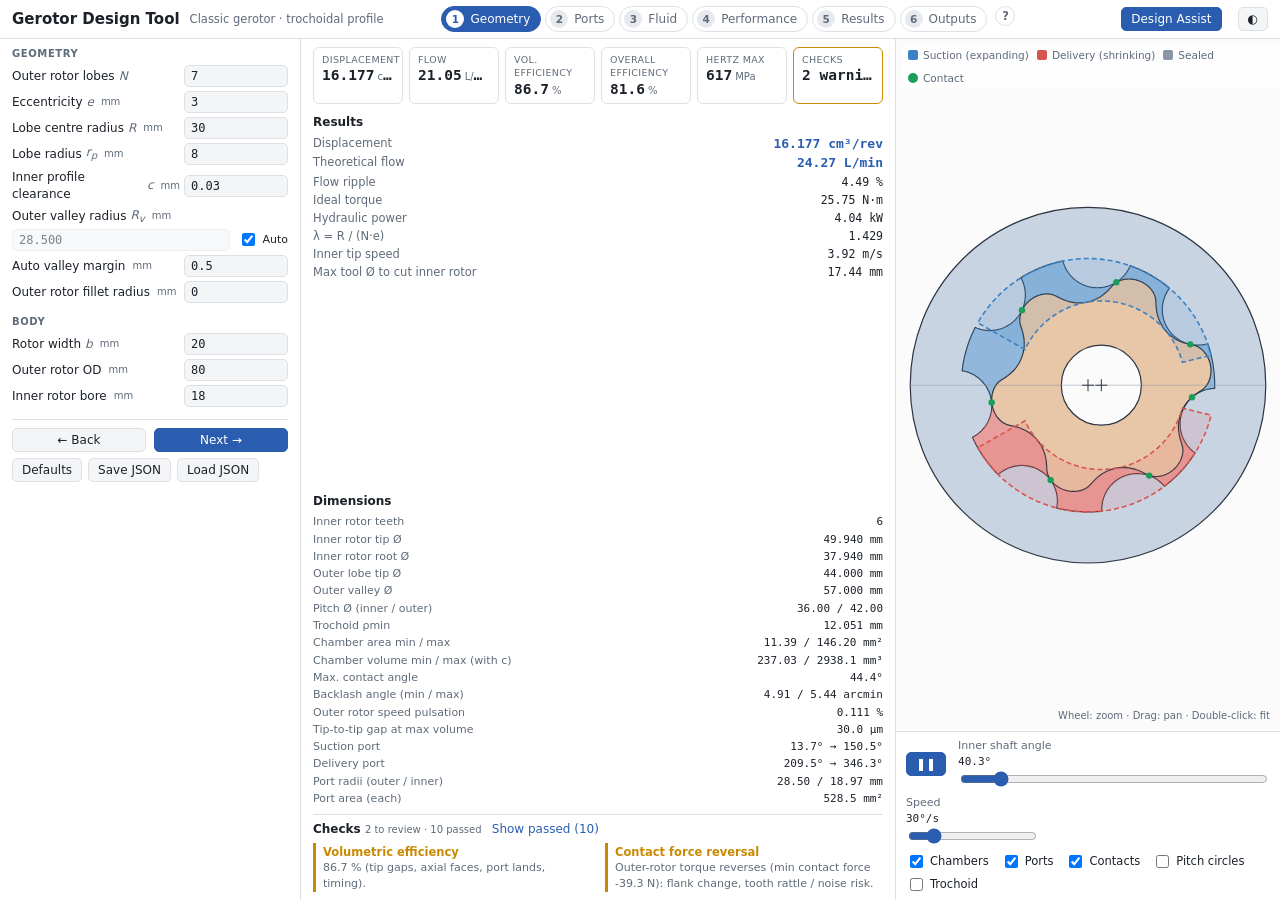
==== commit 86343ad8: "UI: Results page (step 5), Outputs step 6; step screens without charts - Results page: full width, g" ====
--- a/index.html
+++ b/index.html
@@ -15,7 +15,8 @@
       <button type="button" data-go="2"><b>2</b>Ports</button>
       <button type="button" data-go="3"><b>3</b>Fluid</button>
       <button type="button" data-go="4"><b>4</b>Performance</button>
-      <button type="button" data-go="5"><b>5</b>Outputs</button>
+      <button type="button" data-go="5"><b>5</b>Results</button>
+      <button type="button" data-go="6"><b>6</b>Outputs</button>
       <span class="help" id="stepHelp" tabindex="0" aria-label="About this step">?<span class="tip" id="stepIntro"></span></span>
     </nav>
     <button id="assistOpen" class="primary topbtn" type="button">Design Assist</button>
@@ -259,7 +260,7 @@
               <input name="faceMu" type="number" min="0" step="0.01" value="0.08"></label>
           </div>
         </fieldset>
-        <fieldset data-steps="5">
+        <fieldset data-steps="6">
           <legend>Design summary</legend>
           <dl class="metrics small" id="summary"></dl>
         </fieldset>
@@ -276,22 +277,6 @@
     </aside>
 
     <section class="stage">
-      <div class="stage-top" id="stageTop">
-        <section data-steps="1">
-          <h2>Chamber area <small>mm² · housing angle</small></h2>
-          <canvas class="chart" id="areaChart"></canvas>
-          <div class="chart-legend" id="areaLegend"></div>
-        </section>
-        <section data-steps="2 3">
-          <h2>Chamber pressure <small>bar abs · housing angle</small></h2>
-          <canvas class="chart" id="pressureChart"></canvas>
-        </section>
-        <section data-steps="2 3 4">
-          <h2>Delivery flow <small>/ theoretical mean · inner shaft angle</small></h2>
-          <canvas class="chart" id="flowChart"></canvas>
-          <div class="chart-legend" id="flowLegend"></div>
-        </section>
-      </div>
       <div class="canvas-wrap">
         <canvas id="view"></canvas>
         <div class="legend">
@@ -321,11 +306,11 @@
     <aside class="panel results">
       <div class="kpis" id="kpis"></div>
       <div class="popover" id="checksPop" hidden></div>
-      <section data-steps="1 2 3 4">
+      <section data-steps="1 2 3 4 5" id="metricsSec">
         <h2 id="metricsTitle">Results</h2>
         <dl class="metrics" id="metrics"></dl>
       </section>
-      <section data-steps="4">
+      <section data-steps="5" class="result-wide">
         <h2>Charts <small>pump performance range</small></h2>
         <form id="mapForm" class="params" autocomplete="off">
           <div class="grid2">
@@ -356,15 +341,29 @@
         <div class="note" id="mapStatus"></div>
         <div class="note" id="maxStatus"></div>
       </section>
-      <section data-steps="1 2">
+      <section data-steps="5" class="result-chart">
+        <h2>Chamber area <small>mm² · housing angle</small></h2>
+        <canvas class="chart" id="areaChart"></canvas>
+        <div class="chart-legend" id="areaLegend"></div>
+      </section>
+      <section data-steps="5" class="result-chart">
+        <h2>Chamber pressure <small>bar abs · housing angle</small></h2>
+        <canvas class="chart" id="pressureChart"></canvas>
+      </section>
+      <section data-steps="5" class="result-chart">
+        <h2>Delivery flow <small>/ theoretical mean · inner shaft angle</small></h2>
+        <canvas class="chart" id="flowChart"></canvas>
+        <div class="chart-legend" id="flowLegend"></div>
+      </section>
+      <section data-steps="1 2 5">
         <h2>Dimensions</h2>
         <dl class="metrics small" id="dims"></dl>
       </section>
-      <section data-steps="1 2 3 4" id="checksSec">
+      <section data-steps="1 2 3 4 5" id="checksSec">
         <h2>Checks <small id="checksCount"></small> <button type="button" class="linkbtn" id="checksAll">Show passed</button></h2>
         <ul class="checks" id="checks"></ul>
       </section>
-      <section data-steps="5">
+      <section data-steps="6">
         <h2>Export</h2>
         <div class="export">
           <select id="exportScope">
@@ -382,7 +381,7 @@
           <button type="button" id="stepBtn">STEP AP242</button>
         </div>
       </section>
-      <section data-steps="5">
+      <section data-steps="6">
         <h2>OpenModelica <small>system model</small></h2>
         <p class="note">Builds a Modelica package (gerotor, outlet volume, load restriction, tanks, speed source) from the
           current design and the case table of the Charts range, then opens it in OMEdit (local server needed).</p>
--- a/css/style.css
+++ b/css/style.css
@@ -426,3 +426,17 @@
 .panel.results { grid-template-rows: auto 1fr; }
 #checksSec { align-self: end; }
 
+
+/* ---- v4: model uses the full right column again; Results page (step 5) full width; Outputs = step 6 */
+.canvas-wrap { flex: 1 1 auto; aspect-ratio: auto; max-height: none; border-top: none; min-height: 220px; }
+body[data-step="6"] .canvas-wrap { flex: 1 1 auto; }
+body[data-step="5"] .layout { grid-template-columns: minmax(0, 1fr); grid-template-areas: "results"; }
+body[data-step="5"] .layout > .panel.params, body[data-step="5"] .layout > .stage { display: none; }
+body[data-step="5"] .panel.results { grid-template-columns: repeat(auto-fill, minmax(340px, 1fr)); padding: 10px 18px; gap: 12px 24px; }
+body[data-step="5"] #metricsSec { grid-row: span 3; }
+body[data-step="5"] .result-wide { grid-column: span 2; }
+body[data-step="5"] .result-chart .chart { height: 170px; }
+.metrics dt.grp { grid-column: 1 / -1; margin-top: 6px; padding-bottom: 2px; border-bottom: 1px solid var(--border); font-size: 11px; font-weight: 600; color: var(--text); text-transform: uppercase; letter-spacing: .04em; }
+.metrics dt.grp:first-child { margin-top: 0; }
+body[data-step="5"] .panel.results { grid-template-rows: none; grid-auto-rows: min-content; }
+
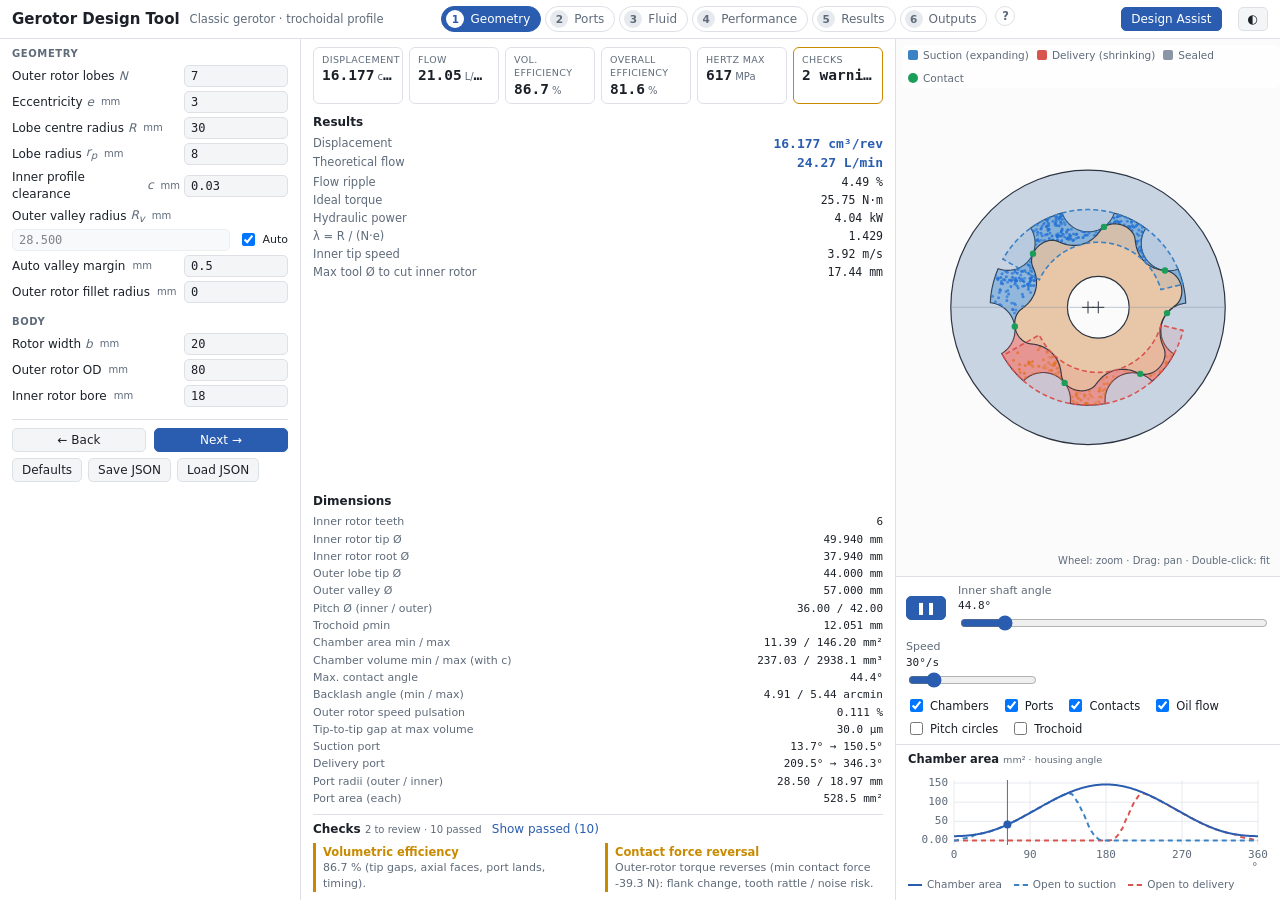
==== commit 94b6e4d1: "UI: angle charts below the animation on every screen, oil-flow particles - Chamber area / pressure /" ====
--- a/index.html
+++ b/index.html
@@ -297,9 +297,26 @@
           <label><input type="checkbox" id="optChambers" checked> Chambers</label>
           <label><input type="checkbox" id="optPorts" checked> Ports</label>
           <label><input type="checkbox" id="optContacts" checked> Contacts</label>
+          <label><input type="checkbox" id="optFlow" checked> Oil flow</label>
           <label><input type="checkbox" id="optPitch"> Pitch circles</label>
           <label><input type="checkbox" id="optTrochoid"> Trochoid</label>
         </div>
+      </div>
+      <div class="stage-charts" id="stageCharts">
+        <section data-steps="1 5" class="stage-chart">
+          <h2>Chamber area <small>mm² · housing angle</small></h2>
+          <canvas class="chart" id="areaChart"></canvas>
+          <div class="chart-legend" id="areaLegend"></div>
+        </section>
+        <section data-steps="2 3 5" class="stage-chart">
+          <h2>Chamber pressure <small>bar abs · housing angle</small></h2>
+          <canvas class="chart" id="pressureChart"></canvas>
+        </section>
+        <section data-steps="2 3 4 5" class="stage-chart">
+          <h2>Delivery flow <small>/ theoretical mean · inner shaft angle</small></h2>
+          <canvas class="chart" id="flowChart"></canvas>
+          <div class="chart-legend" id="flowLegend"></div>
+        </section>
       </div>
     </section>
 
@@ -340,20 +357,6 @@
         </form>
         <div class="note" id="mapStatus"></div>
         <div class="note" id="maxStatus"></div>
-      </section>
-      <section data-steps="5" class="result-chart">
-        <h2>Chamber area <small>mm² · housing angle</small></h2>
-        <canvas class="chart" id="areaChart"></canvas>
-        <div class="chart-legend" id="areaLegend"></div>
-      </section>
-      <section data-steps="5" class="result-chart">
-        <h2>Chamber pressure <small>bar abs · housing angle</small></h2>
-        <canvas class="chart" id="pressureChart"></canvas>
-      </section>
-      <section data-steps="5" class="result-chart">
-        <h2>Delivery flow <small>/ theoretical mean · inner shaft angle</small></h2>
-        <canvas class="chart" id="flowChart"></canvas>
-        <div class="chart-legend" id="flowLegend"></div>
       </section>
       <section data-steps="1 2 5">
         <h2>Dimensions</h2>
--- a/css/style.css
+++ b/css/style.css
@@ -440,3 +440,13 @@
 .metrics dt.grp:first-child { margin-top: 0; }
 body[data-step="5"] .panel.results { grid-template-rows: none; grid-auto-rows: min-content; }
 
+
+/* ---- v5: angle charts below the animation (synced marker), shown with the model on every screen */
+.stage-charts { flex: 0 0 auto; display: flex; flex-direction: column; gap: 6px; padding: 6px 12px 8px; border-top: 1px solid var(--border); max-height: 46%; overflow-y: auto; }
+.stage-chart h2 { font-size: 11.5px; margin: 0 0 3px; }
+.stage-chart h2 small { color: var(--text-muted); font-weight: 400; }
+.stage-chart .chart { height: 105px; }
+body[data-step="5"] .layout { grid-template-columns: minmax(0, 1fr) clamp(340px, 32vw, 520px); grid-template-areas: "results stage"; }
+body[data-step="5"] .layout > .stage { display: flex; }
+body[data-step="6"] .stage-charts { display: none; }
+:root { --oil-in: #1f6fd6; --oil-out: #e0761c; }
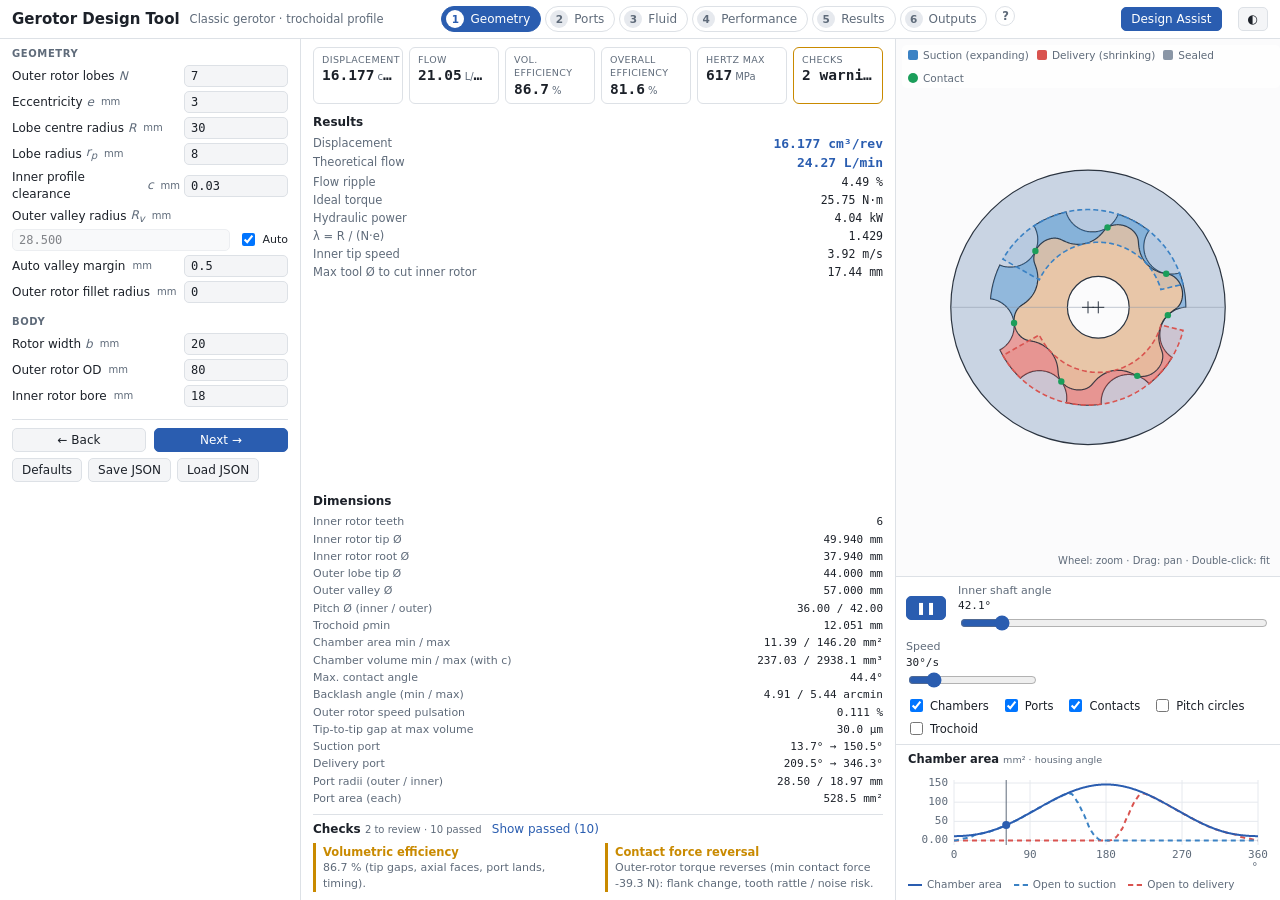
==== commit 3ab9e061: "UI: remove the oil-flow particles (too slow)" ====
--- a/index.html
+++ b/index.html
@@ -297,7 +297,6 @@
           <label><input type="checkbox" id="optChambers" checked> Chambers</label>
           <label><input type="checkbox" id="optPorts" checked> Ports</label>
           <label><input type="checkbox" id="optContacts" checked> Contacts</label>
-          <label><input type="checkbox" id="optFlow" checked> Oil flow</label>
           <label><input type="checkbox" id="optPitch"> Pitch circles</label>
           <label><input type="checkbox" id="optTrochoid"> Trochoid</label>
         </div>
--- a/css/style.css
+++ b/css/style.css
@@ -449,4 +449,3 @@
 body[data-step="5"] .layout { grid-template-columns: minmax(0, 1fr) clamp(340px, 32vw, 520px); grid-template-areas: "results stage"; }
 body[data-step="5"] .layout > .stage { display: flex; }
 body[data-step="6"] .stage-charts { display: none; }
-:root { --oil-in: #1f6fd6; --oil-out: #e0761c; }
